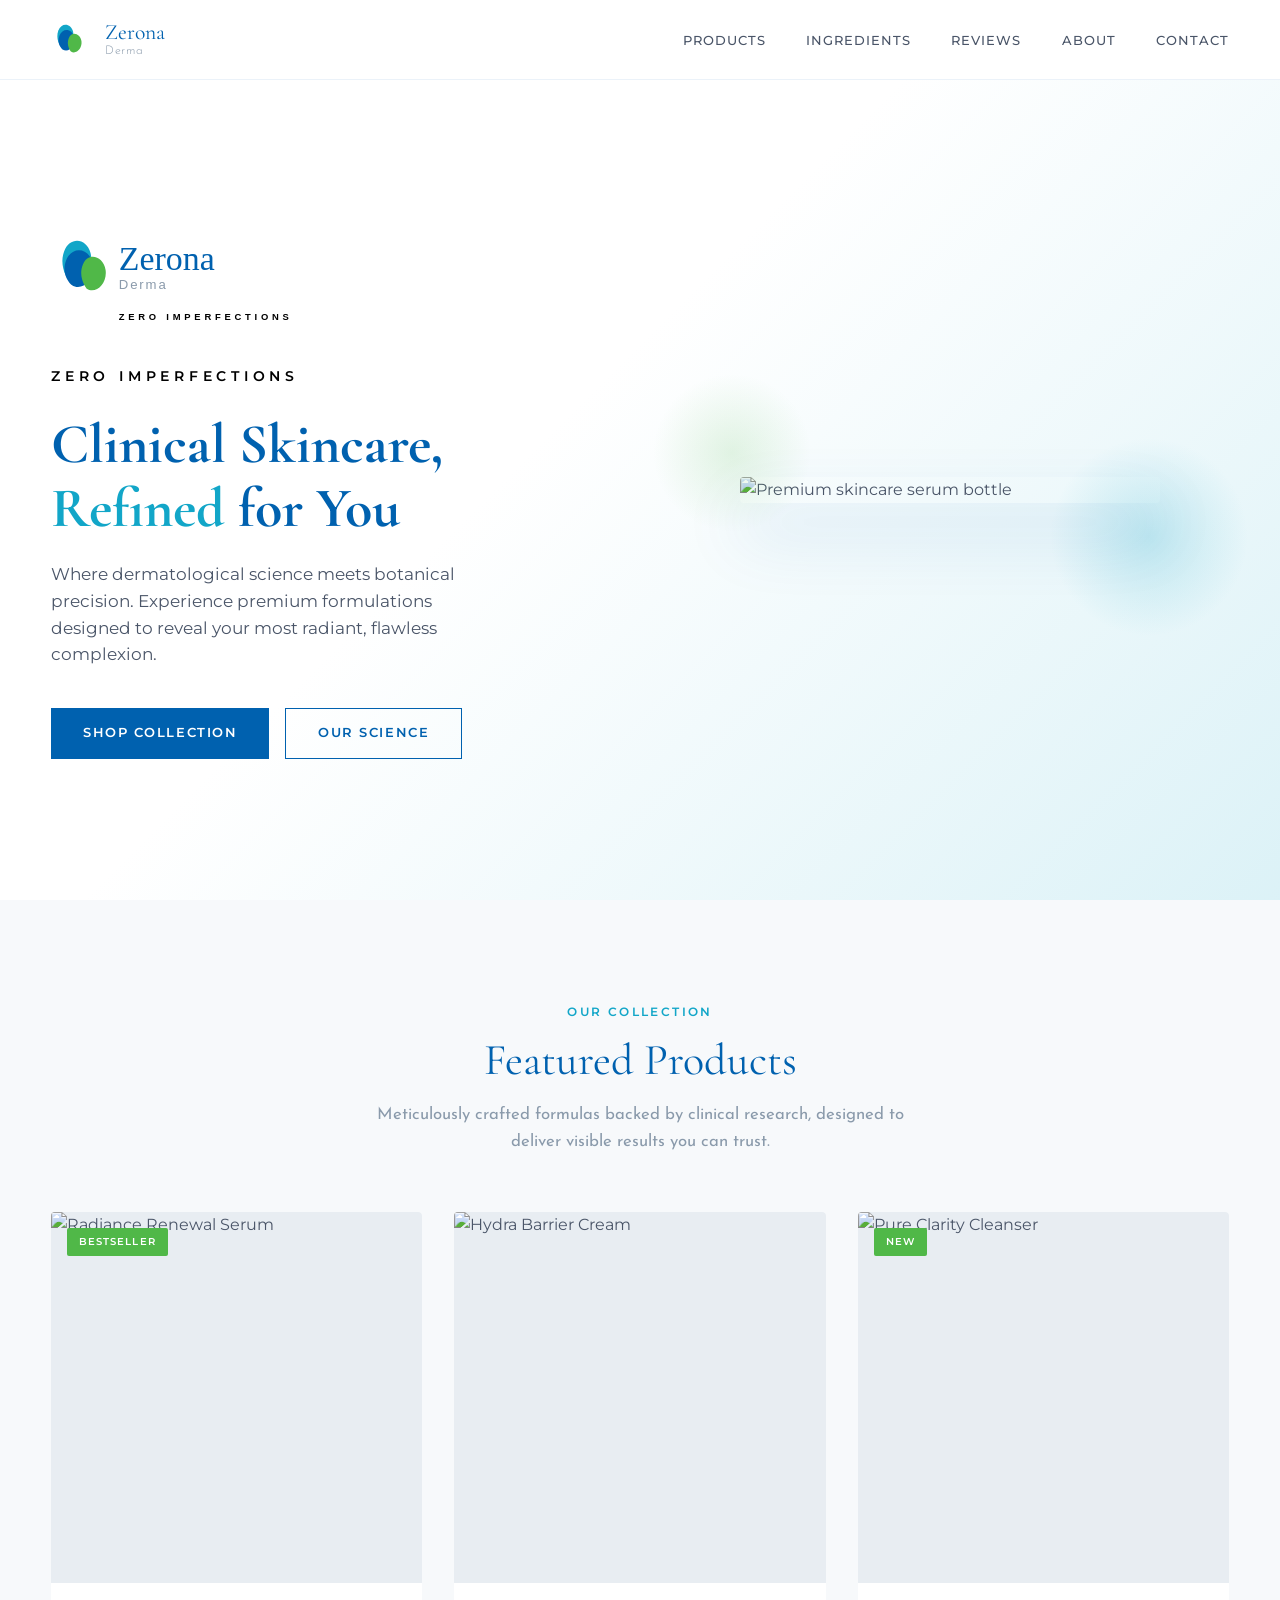
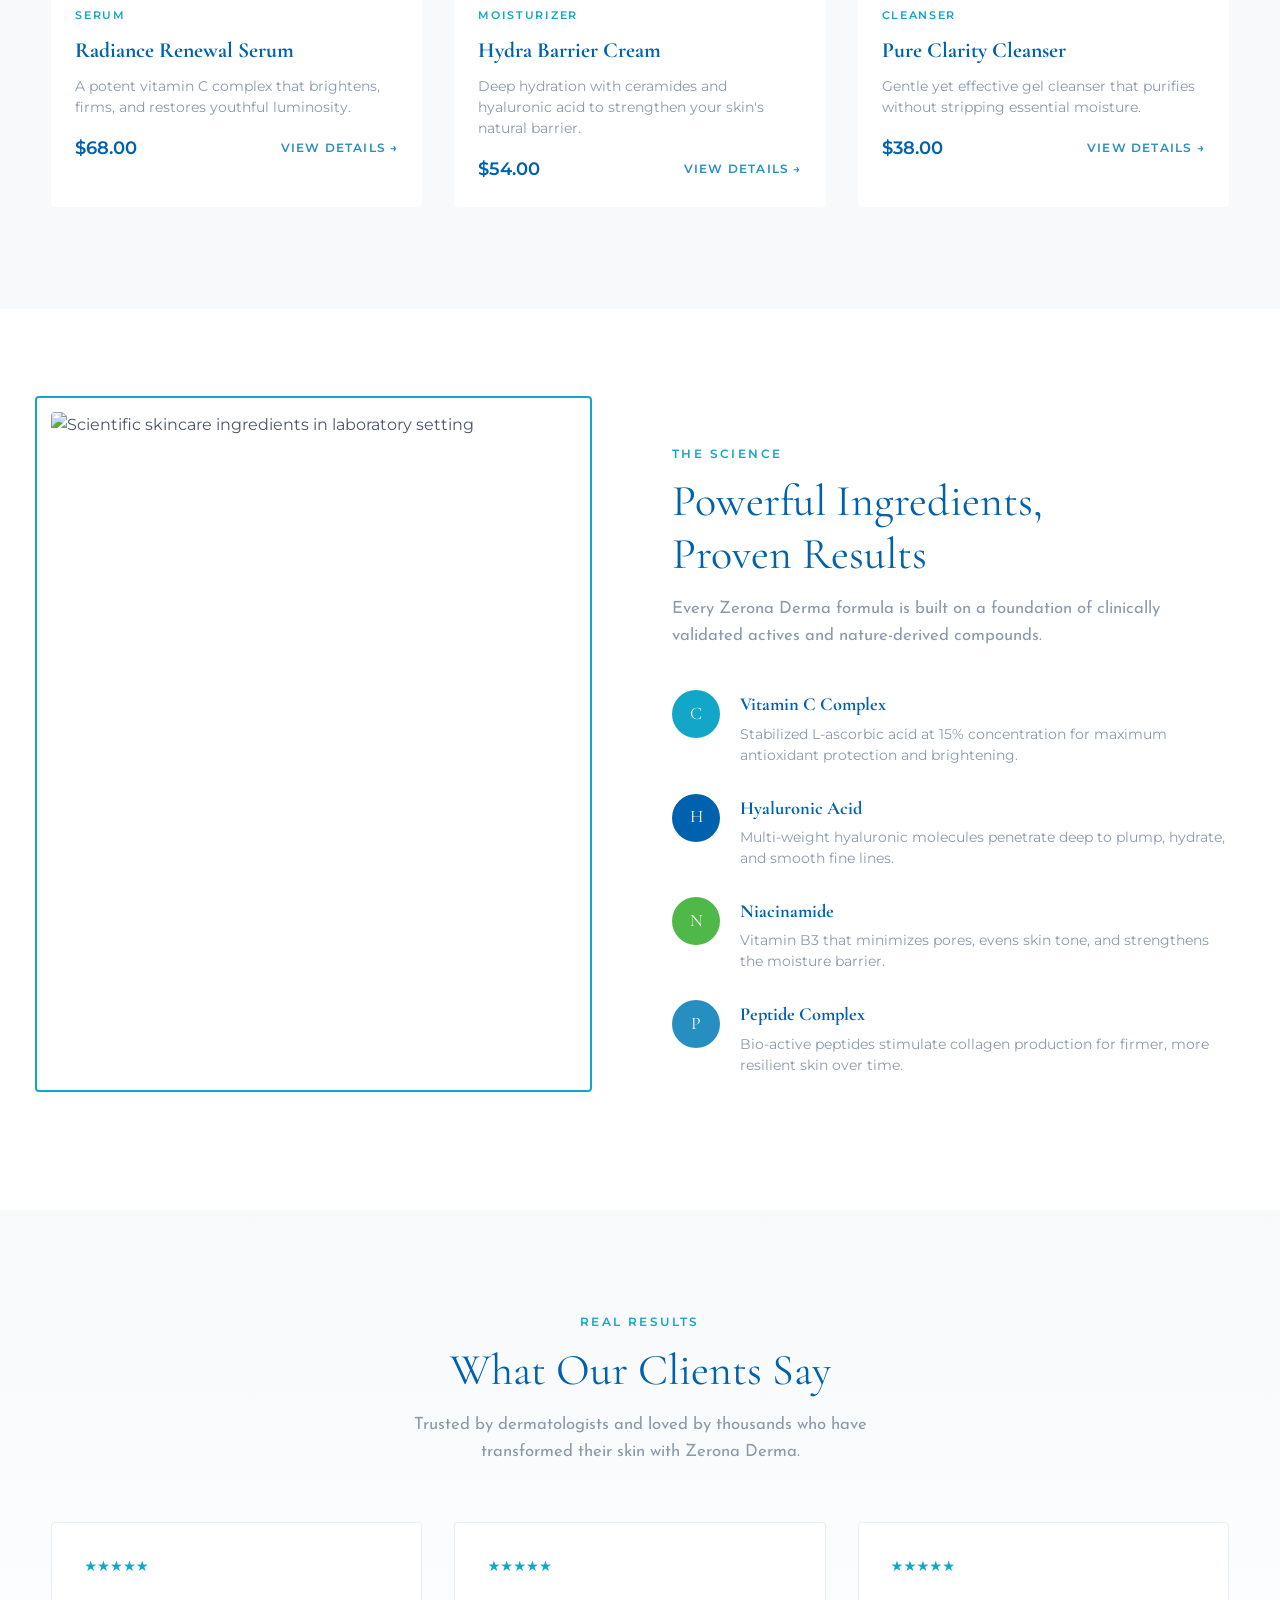
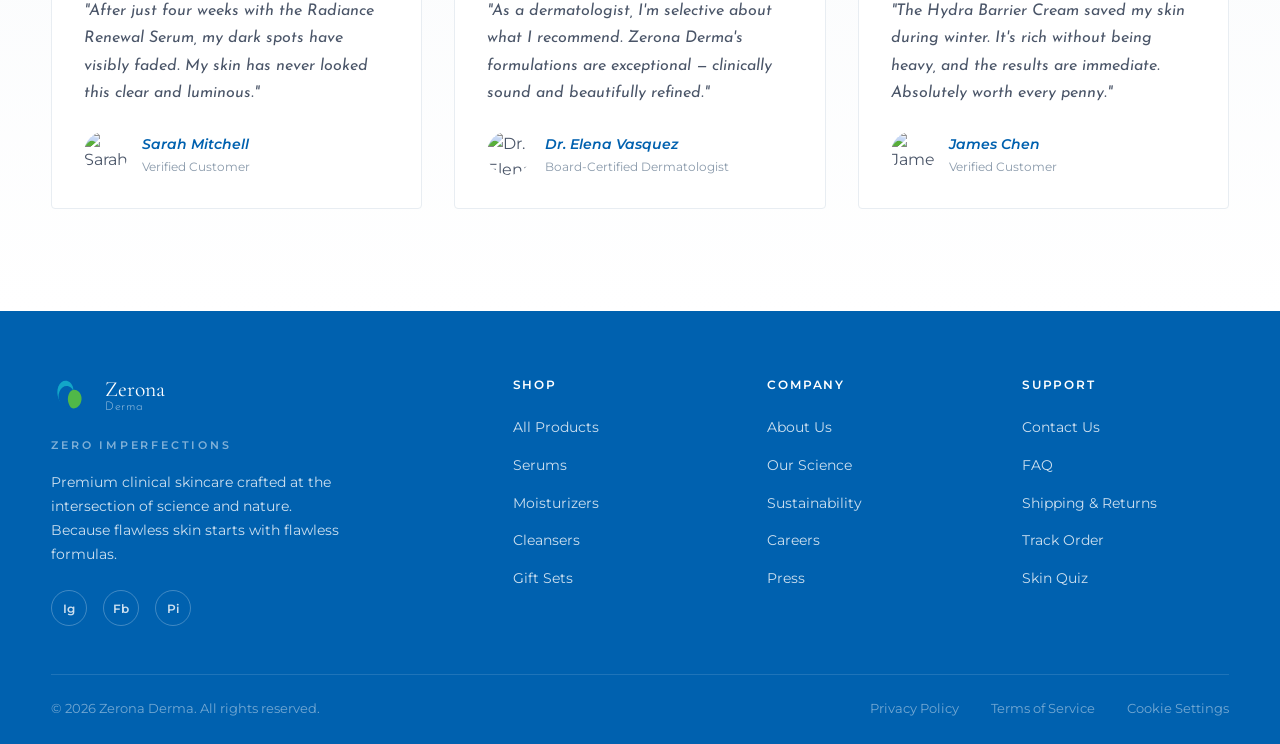
==== index.html @ 057fc1d9 "First commit" ====
<!DOCTYPE html>
<html lang="en">
<head>
  <meta charset="UTF-8">
  <meta name="viewport" content="width=device-width, initial-scale=1.0">
  <meta name="description" content="Zerona Derma — Premium clinical skincare. Zero Imperfections.">
  <title>Zerona Derma | Zero Imperfections</title>

  <link rel="preconnect" href="https://fonts.googleapis.com">
  <link rel="preconnect" href="https://fonts.gstatic.com" crossorigin>
  <link href="https://fonts.googleapis.com/css2?family=Cormorant+Garamond:ital,wght@0,400;0,600;1,400&family=Josefin+Sans:wght@300;400&family=Montserrat:wght@400;500;600;700&display=swap" rel="stylesheet">

  <link rel="icon" type="image/svg+xml" href="assets/logo-icon.svg">
  <link rel="stylesheet" href="css/styles.css">
</head>
<body>

  <!-- Navbar -->
  <header class="navbar">
    <div class="container">
      <a href="#" class="nav-logo">
        <img src="assets/logo-icon.svg" alt="Zerona Derma icon">
        <div class="nav-logo-text">
          <span class="brand-name">Zerona</span>
          <span class="brand-sub">Derma</span>
        </div>
      </a>

      <nav>
        <ul class="nav-links">
          <li><a href="#products">Products</a></li>
          <li><a href="#ingredients">Ingredients</a></li>
          <li><a href="#testimonials">Reviews</a></li>
          <li><a href="#about">About</a></li>
          <li><a href="#contact">Contact</a></li>
        </ul>
      </nav>

      <button class="nav-toggle" aria-label="Toggle navigation">
        <span></span>
        <span></span>
        <span></span>
      </button>
    </div>
  </header>

  <!-- Hero -->
  <section class="hero" id="home">
    <div class="hero-bg">
      <img src="https://images.unsplash.com/photo-1612817288484-6f916006736a?w=1920&q=80" alt="Clinical skincare laboratory background">
      <div class="hero-overlay"></div>
    </div>

    <div class="container">
      <div class="hero-content">
        <img src="assets/logo-with-tagline.svg" alt="Zerona Derma — Zero Imperfections" class="hero-logo">
        <p class="hero-tagline">Zero Imperfections</p>
        <h1 class="hero-title">Clinical Skincare,<br><em>Refined</em> for You</h1>
        <p class="hero-desc">
          Where dermatological science meets botanical precision. Experience premium formulations designed to reveal your most radiant, flawless complexion.
        </p>
        <div class="hero-actions">
          <a href="#products" class="btn btn-primary">Shop Collection</a>
          <a href="#ingredients" class="btn btn-outline">Our Science</a>
        </div>
      </div>

      <div class="hero-visual">
        <div class="hero-accent"></div>
        <div class="hero-accent-2"></div>
        <img src="https://images.unsplash.com/photo-1556228578-0d85b1a4d571?w=800&q=80" alt="Premium skincare serum bottle" class="hero-product">
      </div>
    </div>
  </section>

  <!-- Featured Products -->
  <section class="products" id="products">
    <div class="container">
      <div class="products-header">
        <p class="section-label">Our Collection</p>
        <h2 class="section-title">Featured Products</h2>
        <p class="section-subtitle">
          Meticulously crafted formulas backed by clinical research, designed to deliver visible results you can trust.
        </p>
      </div>

      <div class="products-grid">
        <article class="product-card">
          <div class="product-image">
            <img src="https://images.unsplash.com/photo-1620916564558-054497a0db96?w=600&q=80" alt="Radiance Renewal Serum">
            <span class="product-badge">Bestseller</span>
          </div>
          <div class="product-info">
            <p class="product-category">Serum</p>
            <h3 class="product-name">Radiance Renewal Serum</h3>
            <p class="product-desc">A potent vitamin C complex that brightens, firms, and restores youthful luminosity.</p>
            <div class="product-footer">
              <span class="product-price">$68.00</span>
              <a href="#" class="product-link">View Details →</a>
            </div>
          </div>
        </article>

        <article class="product-card">
          <div class="product-image">
            <img src="https://images.unsplash.com/photo-1608248543803-ba4f8c70ae0b?w=600&q=80" alt="Hydra Barrier Cream">
          </div>
          <div class="product-info">
            <p class="product-category">Moisturizer</p>
            <h3 class="product-name">Hydra Barrier Cream</h3>
            <p class="product-desc">Deep hydration with ceramides and hyaluronic acid to strengthen your skin's natural barrier.</p>
            <div class="product-footer">
              <span class="product-price">$54.00</span>
              <a href="#" class="product-link">View Details →</a>
            </div>
          </div>
        </article>

        <article class="product-card">
          <div class="product-image">
            <img src="https://images.unsplash.com/photo-1570194065650-d99fb4b31112?w=600&q=80" alt="Pure Clarity Cleanser">
            <span class="product-badge">New</span>
          </div>
          <div class="product-info">
            <p class="product-category">Cleanser</p>
            <h3 class="product-name">Pure Clarity Cleanser</h3>
            <p class="product-desc">Gentle yet effective gel cleanser that purifies without stripping essential moisture.</p>
            <div class="product-footer">
              <span class="product-price">$38.00</span>
              <a href="#" class="product-link">View Details →</a>
            </div>
          </div>
        </article>
      </div>
    </div>
  </section>

  <!-- Ingredients -->
  <section class="ingredients" id="ingredients">
    <div class="container">
      <div class="ingredients-layout">
        <div class="ingredients-image">
          <img src="https://images.unsplash.com/photo-1532187863486-abf9db8811de?w=800&q=80" alt="Scientific skincare ingredients in laboratory setting">
        </div>

        <div class="ingredients-content">
          <p class="section-label">The Science</p>
          <h2 class="section-title">Powerful Ingredients,<br>Proven Results</h2>
          <p class="section-subtitle">
            Every Zerona Derma formula is built on a foundation of clinically validated actives and nature-derived compounds.
          </p>

          <ul class="ingredients-list">
            <li class="ingredient-item">
              <div class="ingredient-icon cyan">C</div>
              <div>
                <h3 class="ingredient-name">Vitamin C Complex</h3>
                <p class="ingredient-desc">Stabilized L-ascorbic acid at 15% concentration for maximum antioxidant protection and brightening.</p>
              </div>
            </li>
            <li class="ingredient-item">
              <div class="ingredient-icon blue">H</div>
              <div>
                <h3 class="ingredient-name">Hyaluronic Acid</h3>
                <p class="ingredient-desc">Multi-weight hyaluronic molecules penetrate deep to plump, hydrate, and smooth fine lines.</p>
              </div>
            </li>
            <li class="ingredient-item">
              <div class="ingredient-icon green">N</div>
              <div>
                <h3 class="ingredient-name">Niacinamide</h3>
                <p class="ingredient-desc">Vitamin B3 that minimizes pores, evens skin tone, and strengthens the moisture barrier.</p>
              </div>
            </li>
            <li class="ingredient-item">
              <div class="ingredient-icon medium">P</div>
              <div>
                <h3 class="ingredient-name">Peptide Complex</h3>
                <p class="ingredient-desc">Bio-active peptides stimulate collagen production for firmer, more resilient skin over time.</p>
              </div>
            </li>
          </ul>
        </div>
      </div>
    </div>
  </section>

  <!-- Testimonials -->
  <section class="testimonials" id="testimonials">
    <div class="container">
      <div class="testimonials-header">
        <p class="section-label">Real Results</p>
        <h2 class="section-title">What Our Clients Say</h2>
        <p class="section-subtitle">
          Trusted by dermatologists and loved by thousands who have transformed their skin with Zerona Derma.
        </p>
      </div>

      <div class="testimonials-grid">
        <blockquote class="testimonial-card">
          <div class="testimonial-stars">★★★★★</div>
          <p class="testimonial-quote">
            "After just four weeks with the Radiance Renewal Serum, my dark spots have visibly faded. My skin has never looked this clear and luminous."
          </p>
          <footer class="testimonial-author">
            <img src="https://i.pravatar.cc/88?img=1" alt="Sarah Mitchell" class="testimonial-avatar">
            <div>
              <cite class="testimonial-name">Sarah Mitchell</cite>
              <p class="testimonial-role">Verified Customer</p>
            </div>
          </footer>
        </blockquote>

        <blockquote class="testimonial-card">
          <div class="testimonial-stars">★★★★★</div>
          <p class="testimonial-quote">
            "As a dermatologist, I'm selective about what I recommend. Zerona Derma's formulations are exceptional — clinically sound and beautifully refined."
          </p>
          <footer class="testimonial-author">
            <img src="https://i.pravatar.cc/88?img=5" alt="Dr. Elena Vasquez" class="testimonial-avatar">
            <div>
              <cite class="testimonial-name">Dr. Elena Vasquez</cite>
              <p class="testimonial-role">Board-Certified Dermatologist</p>
            </div>
          </footer>
        </blockquote>

        <blockquote class="testimonial-card">
          <div class="testimonial-stars">★★★★★</div>
          <p class="testimonial-quote">
            "The Hydra Barrier Cream saved my skin during winter. It's rich without being heavy, and the results are immediate. Absolutely worth every penny."
          </p>
          <footer class="testimonial-author">
            <img src="https://i.pravatar.cc/88?img=9" alt="James Chen" class="testimonial-avatar">
            <div>
              <cite class="testimonial-name">James Chen</cite>
              <p class="testimonial-role">Verified Customer</p>
            </div>
          </footer>
        </blockquote>
      </div>
    </div>
  </section>

  <!-- Footer -->
  <footer class="footer" id="contact">
    <div class="container">
      <div class="footer-grid">
        <div class="footer-brand">
          <a href="#" class="nav-logo">
            <img src="assets/logo-icon.svg" alt="Zerona Derma icon">
            <div class="nav-logo-text">
              <span class="brand-name">Zerona</span>
              <span class="brand-sub">Derma</span>
            </div>
          </a>
          <p class="footer-tagline">Zero Imperfections</p>
          <p class="footer-desc">
            Premium clinical skincare crafted at the intersection of science and nature. Because flawless skin starts with flawless formulas.
          </p>
          <div class="footer-social">
            <a href="#" aria-label="Instagram">Ig</a>
            <a href="#" aria-label="Facebook">Fb</a>
            <a href="#" aria-label="Pinterest">Pi</a>
          </div>
        </div>

        <div>
          <h4 class="footer-heading">Shop</h4>
          <ul class="footer-links">
            <li><a href="#">All Products</a></li>
            <li><a href="#">Serums</a></li>
            <li><a href="#">Moisturizers</a></li>
            <li><a href="#">Cleansers</a></li>
            <li><a href="#">Gift Sets</a></li>
          </ul>
        </div>

        <div>
          <h4 class="footer-heading">Company</h4>
          <ul class="footer-links">
            <li><a href="#" id="about">About Us</a></li>
            <li><a href="#">Our Science</a></li>
            <li><a href="#">Sustainability</a></li>
            <li><a href="#">Careers</a></li>
            <li><a href="#">Press</a></li>
          </ul>
        </div>

        <div>
          <h4 class="footer-heading">Support</h4>
          <ul class="footer-links">
            <li><a href="#">Contact Us</a></li>
            <li><a href="#">FAQ</a></li>
            <li><a href="#">Shipping & Returns</a></li>
            <li><a href="#">Track Order</a></li>
            <li><a href="#">Skin Quiz</a></li>
          </ul>
        </div>
      </div>

      <div class="footer-bottom">
        <p>&copy; 2026 Zerona Derma. All rights reserved.</p>
        <div class="footer-bottom-links">
          <a href="#">Privacy Policy</a>
          <a href="#">Terms of Service</a>
          <a href="#">Cookie Settings</a>
        </div>
      </div>
    </div>
  </footer>

  <script src="js/main.js"></script>
</body>
</html>
---- css/styles.css ----
/* =============================================
   Zerona Derma — Brand Styles
   ============================================= */

@font-face {
  font-family: "Mintage";
  src: url("../fonts/Mintage-Regular.woff2") format("woff2"),
       url("../fonts/Mintage-Regular.woff") format("woff");
  font-weight: 400;
  font-style: normal;
  font-display: swap;
}

@font-face {
  font-family: "Melissa";
  src: url("../fonts/Melissa-Regular.woff2") format("woff2"),
       url("../fonts/Melissa-Regular.woff") format("woff");
  font-weight: 400;
  font-style: normal;
  font-display: swap;
}

:root {
  --cyan: #12a6c8;
  --dark-blue: #0061af;
  --medium-blue: #278ec1;
  --green: #50b848;
  --white: #ffffff;
  --black: #000000;
  --gray-100: #f7f9fb;
  --gray-200: #e8edf2;
  --gray-400: #8a9aab;
  --gray-600: #4a5568;

  --font-heading: "Mintage", "Cormorant Garamond", "Playfair Display", Georgia, serif;
  --font-sub: "Melissa", "Josefin Sans", "Montserrat", sans-serif;
  --font-body: "Montserrat", system-ui, sans-serif;

  --nav-height: 80px;
  --section-padding: clamp(4rem, 8vw, 7rem);
  --container: min(1200px, 92vw);
  --transition: 0.3s ease;
}

*,
*::before,
*::after {
  box-sizing: border-box;
  margin: 0;
  padding: 0;
}

html {
  scroll-behavior: smooth;
}

body {
  font-family: var(--font-body);
  font-size: 16px;
  line-height: 1.6;
  color: var(--gray-600);
  background: var(--white);
  -webkit-font-smoothing: antialiased;
}

img {
  max-width: 100%;
  height: auto;
  display: block;
}

a {
  color: inherit;
  text-decoration: none;
}

ul {
  list-style: none;
}

.container {
  width: var(--container);
  margin-inline: auto;
}

.section-label {
  font-family: var(--font-body);
  font-size: 0.75rem;
  font-weight: 600;
  letter-spacing: 0.2em;
  text-transform: uppercase;
  color: var(--cyan);
  margin-bottom: 0.75rem;
}

.section-title {
  font-family: var(--font-heading);
  font-size: clamp(2rem, 4vw, 2.75rem);
  font-weight: 400;
  color: var(--dark-blue);
  line-height: 1.2;
  margin-bottom: 1rem;
}

.section-subtitle {
  font-family: var(--font-sub);
  font-size: 1.05rem;
  color: var(--gray-400);
  max-width: 540px;
}

.btn {
  display: inline-flex;
  align-items: center;
  justify-content: center;
  gap: 0.5rem;
  padding: 0.875rem 2rem;
  font-family: var(--font-body);
  font-size: 0.8rem;
  font-weight: 600;
  letter-spacing: 0.12em;
  text-transform: uppercase;
  border: none;
  cursor: pointer;
  transition: background var(--transition), color var(--transition), transform var(--transition);
}

.btn-primary {
  background: var(--dark-blue);
  color: var(--white);
}

.btn-primary:hover {
  background: var(--medium-blue);
  transform: translateY(-2px);
}

.btn-outline {
  background: transparent;
  color: var(--dark-blue);
  border: 1.5px solid var(--dark-blue);
}

.btn-outline:hover {
  background: var(--dark-blue);
  color: var(--white);
}

/* =============================================
   Navbar
   ============================================= */

.navbar {
  position: fixed;
  top: 0;
  left: 0;
  right: 0;
  z-index: 1000;
  height: var(--nav-height);
  background: rgba(255, 255, 255, 0.95);
  backdrop-filter: blur(12px);
  border-bottom: 1px solid rgba(0, 97, 175, 0.08);
  transition: box-shadow var(--transition);
}

.navbar.scrolled {
  box-shadow: 0 4px 24px rgba(0, 97, 175, 0.08);
}

.navbar .container {
  display: flex;
  align-items: center;
  justify-content: space-between;
  height: 100%;
}

.nav-logo {
  display: flex;
  align-items: center;
  gap: 0.75rem;
}

.nav-logo img {
  width: 42px;
  height: 42px;
}

.nav-logo-text {
  display: flex;
  flex-direction: column;
  line-height: 1.1;
}

.nav-logo-text .brand-name {
  font-family: var(--font-heading);
  font-size: 1.35rem;
  color: var(--dark-blue);
}

.nav-logo-text .brand-sub {
  font-family: var(--font-sub);
  font-size: 0.75rem;
  font-weight: 300;
  color: var(--gray-400);
  letter-spacing: 0.05em;
}

.nav-links {
  display: flex;
  align-items: center;
  gap: 2.5rem;
}

.nav-links a {
  font-size: 0.8rem;
  font-weight: 500;
  letter-spacing: 0.08em;
  text-transform: uppercase;
  color: var(--gray-600);
  transition: color var(--transition);
  position: relative;
}

.nav-links a::after {
  content: "";
  position: absolute;
  bottom: -4px;
  left: 0;
  width: 0;
  height: 2px;
  background: var(--cyan);
  transition: width var(--transition);
}

.nav-links a:hover {
  color: var(--dark-blue);
}

.nav-links a:hover::after {
  width: 100%;
}

.nav-toggle {
  display: none;
  flex-direction: column;
  gap: 5px;
  background: none;
  border: none;
  cursor: pointer;
  padding: 4px;
}

.nav-toggle span {
  display: block;
  width: 24px;
  height: 2px;
  background: var(--dark-blue);
  transition: transform var(--transition), opacity var(--transition);
}

.nav-toggle.active span:nth-child(1) {
  transform: translateY(7px) rotate(45deg);
}

.nav-toggle.active span:nth-child(2) {
  opacity: 0;
}

.nav-toggle.active span:nth-child(3) {
  transform: translateY(-7px) rotate(-45deg);
}

/* =============================================
   Hero
   ============================================= */

.hero {
  position: relative;
  min-height: 100vh;
  display: flex;
  align-items: center;
  padding-top: var(--nav-height);
  overflow: hidden;
}

.hero-bg {
  position: absolute;
  inset: 0;
  z-index: 0;
}

.hero-bg img {
  width: 100%;
  height: 100%;
  object-fit: cover;
}

.hero-overlay {
  position: absolute;
  inset: 0;
  background: linear-gradient(
    135deg,
    rgba(255, 255, 255, 0.92) 0%,
    rgba(255, 255, 255, 0.75) 45%,
    rgba(18, 166, 200, 0.15) 100%
  );
}

.hero .container {
  position: relative;
  z-index: 1;
  display: grid;
  grid-template-columns: 1fr 1fr;
  gap: 4rem;
  align-items: center;
  padding-block: 4rem;
}

.hero-content {
  max-width: 560px;
}

.hero-logo {
  width: min(320px, 80%);
  margin-bottom: 2rem;
}

.hero-tagline {
  font-family: var(--font-body);
  font-size: 0.85rem;
  font-weight: 600;
  letter-spacing: 0.35em;
  text-transform: uppercase;
  color: var(--black);
  margin-bottom: 1.5rem;
}

.hero-title {
  font-family: var(--font-heading);
  font-size: clamp(2.5rem, 5vw, 3.5rem);
  color: var(--dark-blue);
  line-height: 1.15;
  margin-bottom: 1.25rem;
}

.hero-title em {
  font-style: normal;
  color: var(--cyan);
}

.hero-desc {
  font-size: 1.05rem;
  color: var(--gray-600);
  margin-bottom: 2.5rem;
  max-width: 440px;
}

.hero-actions {
  display: flex;
  flex-wrap: wrap;
  gap: 1rem;
}

.hero-visual {
  position: relative;
  display: flex;
  justify-content: center;
}

.hero-product {
  width: min(420px, 100%);
  border-radius: 4px;
  box-shadow: 0 32px 64px rgba(0, 97, 175, 0.15);
}

.hero-accent {
  position: absolute;
  width: 200px;
  height: 200px;
  border-radius: 50%;
  background: radial-gradient(circle, rgba(18, 166, 200, 0.2) 0%, transparent 70%);
  top: -40px;
  right: -20px;
  pointer-events: none;
}

.hero-accent-2 {
  position: absolute;
  width: 160px;
  height: 160px;
  border-radius: 50%;
  background: radial-gradient(circle, rgba(80, 184, 72, 0.15) 0%, transparent 70%);
  bottom: -30px;
  left: -20px;
  pointer-events: none;
}

/* =============================================
   Featured Products
   ============================================= */

.products {
  padding: var(--section-padding) 0;
  background: var(--gray-100);
}

.products-header {
  text-align: center;
  margin-bottom: 3.5rem;
}

.products-header .section-subtitle {
  margin-inline: auto;
}

.products-grid {
  display: grid;
  grid-template-columns: repeat(3, 1fr);
  gap: 2rem;
}

.product-card {
  background: var(--white);
  border-radius: 4px;
  overflow: hidden;
  transition: transform var(--transition), box-shadow var(--transition);
}

.product-card:hover {
  transform: translateY(-6px);
  box-shadow: 0 20px 48px rgba(0, 97, 175, 0.12);
}

.product-image {
  position: relative;
  aspect-ratio: 1;
  overflow: hidden;
  background: var(--gray-200);
}

.product-image img {
  width: 100%;
  height: 100%;
  object-fit: cover;
  transition: transform 0.5s ease;
}

.product-card:hover .product-image img {
  transform: scale(1.05);
}

.product-badge {
  position: absolute;
  top: 1rem;
  left: 1rem;
  background: var(--green);
  color: var(--white);
  font-size: 0.65rem;
  font-weight: 600;
  letter-spacing: 0.1em;
  text-transform: uppercase;
  padding: 0.35rem 0.75rem;
  border-radius: 2px;
}

.product-info {
  padding: 1.5rem;
}

.product-category {
  font-size: 0.7rem;
  font-weight: 600;
  letter-spacing: 0.15em;
  text-transform: uppercase;
  color: var(--cyan);
  margin-bottom: 0.5rem;
}

.product-name {
  font-family: var(--font-heading);
  font-size: 1.35rem;
  color: var(--dark-blue);
  margin-bottom: 0.5rem;
}

.product-desc {
  font-size: 0.875rem;
  color: var(--gray-400);
  margin-bottom: 1rem;
  line-height: 1.5;
}

.product-footer {
  display: flex;
  align-items: center;
  justify-content: space-between;
}

.product-price {
  font-family: var(--font-body);
  font-size: 1.1rem;
  font-weight: 600;
  color: var(--dark-blue);
}

.product-link {
  font-size: 0.75rem;
  font-weight: 600;
  letter-spacing: 0.1em;
  text-transform: uppercase;
  color: var(--medium-blue);
  transition: color var(--transition);
}

.product-link:hover {
  color: var(--cyan);
}

/* =============================================
   Ingredients
   ============================================= */

.ingredients {
  padding: var(--section-padding) 0;
}

.ingredients-layout {
  display: grid;
  grid-template-columns: 1fr 1fr;
  gap: 4rem;
  align-items: center;
}

.ingredients-image {
  position: relative;
}

.ingredients-image img {
  width: 100%;
  aspect-ratio: 4/5;
  object-fit: cover;
  border-radius: 4px;
}

.ingredients-image::before {
  content: "";
  position: absolute;
  top: -16px;
  left: -16px;
  width: 100%;
  height: 100%;
  border: 2px solid var(--cyan);
  border-radius: 4px;
  z-index: -1;
}

.ingredients-list {
  display: flex;
  flex-direction: column;
  gap: 1.75rem;
  margin-top: 2.5rem;
}

.ingredient-item {
  display: flex;
  gap: 1.25rem;
  align-items: flex-start;
}

.ingredient-icon {
  flex-shrink: 0;
  width: 48px;
  height: 48px;
  border-radius: 50%;
  display: flex;
  align-items: center;
  justify-content: center;
  font-family: var(--font-heading);
  font-size: 1.1rem;
  color: var(--white);
}

.ingredient-icon.cyan { background: var(--cyan); }
.ingredient-icon.blue { background: var(--dark-blue); }
.ingredient-icon.green { background: var(--green); }
.ingredient-icon.medium { background: var(--medium-blue); }

.ingredient-name {
  font-family: var(--font-heading);
  font-size: 1.15rem;
  color: var(--dark-blue);
  margin-bottom: 0.25rem;
}

.ingredient-desc {
  font-size: 0.875rem;
  color: var(--gray-400);
  line-height: 1.5;
}

/* =============================================
   Testimonials
   ============================================= */

.testimonials {
  padding: var(--section-padding) 0;
  background: linear-gradient(180deg, var(--gray-100) 0%, var(--white) 100%);
}

.testimonials-header {
  text-align: center;
  margin-bottom: 3.5rem;
}

.testimonials-header .section-subtitle {
  margin-inline: auto;
}

.testimonials-grid {
  display: grid;
  grid-template-columns: repeat(3, 1fr);
  gap: 2rem;
}

.testimonial-card {
  background: var(--white);
  padding: 2rem;
  border-radius: 4px;
  border: 1px solid var(--gray-200);
  transition: border-color var(--transition), box-shadow var(--transition);
}

.testimonial-card:hover {
  border-color: rgba(18, 166, 200, 0.3);
  box-shadow: 0 12px 32px rgba(0, 97, 175, 0.08);
}

.testimonial-stars {
  display: flex;
  gap: 4px;
  margin-bottom: 1.25rem;
  color: var(--cyan);
  font-size: 0.9rem;
}

.testimonial-quote {
  font-family: var(--font-sub);
  font-size: 1rem;
  font-style: italic;
  color: var(--gray-600);
  line-height: 1.7;
  margin-bottom: 1.5rem;
}

.testimonial-author {
  display: flex;
  align-items: center;
  gap: 0.875rem;
}

.testimonial-avatar {
  width: 44px;
  height: 44px;
  border-radius: 50%;
  object-fit: cover;
}

.testimonial-name {
  font-family: var(--font-body);
  font-size: 0.875rem;
  font-weight: 600;
  color: var(--dark-blue);
}

.testimonial-role {
  font-size: 0.75rem;
  color: var(--gray-400);
}

/* =============================================
   Footer
   ============================================= */

.footer {
  background: var(--dark-blue);
  color: rgba(255, 255, 255, 0.8);
  padding: 4rem 0 0;
}

.footer-grid {
  display: grid;
  grid-template-columns: 2fr 1fr 1fr 1fr;
  gap: 3rem;
  padding-bottom: 3rem;
  border-bottom: 1px solid rgba(255, 255, 255, 0.12);
}

.footer-brand .nav-logo {
  margin-bottom: 1.25rem;
}

.footer-brand .nav-logo-text .brand-name {
  color: var(--white);
}

.footer-brand .nav-logo-text .brand-sub {
  color: rgba(255, 255, 255, 0.6);
}

.footer-tagline {
  font-size: 0.7rem;
  font-weight: 600;
  letter-spacing: 0.25em;
  text-transform: uppercase;
  color: rgba(255, 255, 255, 0.5);
  margin-bottom: 1rem;
}

.footer-desc {
  font-size: 0.875rem;
  line-height: 1.7;
  max-width: 300px;
}

.footer-heading {
  font-family: var(--font-body);
  font-size: 0.75rem;
  font-weight: 600;
  letter-spacing: 0.15em;
  text-transform: uppercase;
  color: var(--white);
  margin-bottom: 1.25rem;
}

.footer-links {
  display: flex;
  flex-direction: column;
  gap: 0.75rem;
}

.footer-links a {
  font-size: 0.875rem;
  transition: color var(--transition);
}

.footer-links a:hover {
  color: var(--cyan);
}

.footer-social {
  display: flex;
  gap: 1rem;
  margin-top: 1.5rem;
}

.footer-social a {
  width: 36px;
  height: 36px;
  border-radius: 50%;
  border: 1px solid rgba(255, 255, 255, 0.25);
  display: flex;
  align-items: center;
  justify-content: center;
  font-size: 0.75rem;
  font-weight: 600;
  transition: background var(--transition), border-color var(--transition);
}

.footer-social a:hover {
  background: var(--cyan);
  border-color: var(--cyan);
}

.footer-bottom {
  display: flex;
  align-items: center;
  justify-content: space-between;
  padding: 1.5rem 0;
  font-size: 0.8rem;
  color: rgba(255, 255, 255, 0.45);
}

.footer-bottom-links {
  display: flex;
  gap: 2rem;
}

.footer-bottom-links a:hover {
  color: var(--white);
}

/* =============================================
   Responsive
   ============================================= */

@media (max-width: 992px) {
  .hero .container {
    grid-template-columns: 1fr;
    text-align: center;
  }

  .hero-content {
    max-width: 100%;
    margin-inline: auto;
  }

  .hero-logo {
    margin-inline: auto;
  }

  .hero-desc {
    margin-inline: auto;
  }

  .hero-actions {
    justify-content: center;
  }

  .hero-visual {
    order: -1;
  }

  .products-grid,
  .testimonials-grid {
    grid-template-columns: repeat(2, 1fr);
  }

  .ingredients-layout {
    grid-template-columns: 1fr;
    gap: 3rem;
  }

  .footer-grid {
    grid-template-columns: 1fr 1fr;
  }
}

@media (max-width: 768px) {
  .nav-toggle {
    display: flex;
  }

  .nav-links {
    position: fixed;
    top: var(--nav-height);
    left: 0;
    right: 0;
    background: var(--white);
    flex-direction: column;
    padding: 2rem;
    gap: 1.5rem;
    border-bottom: 1px solid var(--gray-200);
    transform: translateY(-120%);
    opacity: 0;
    transition: transform var(--transition), opacity var(--transition);
    pointer-events: none;
  }

  .nav-links.open {
    transform: translateY(0);
    opacity: 1;
    pointer-events: auto;
  }

  .products-grid,
  .testimonials-grid {
    grid-template-columns: 1fr;
  }

  .footer-grid {
    grid-template-columns: 1fr;
    gap: 2rem;
  }

  .footer-bottom {
    flex-direction: column;
    gap: 1rem;
    text-align: center;
  }
}
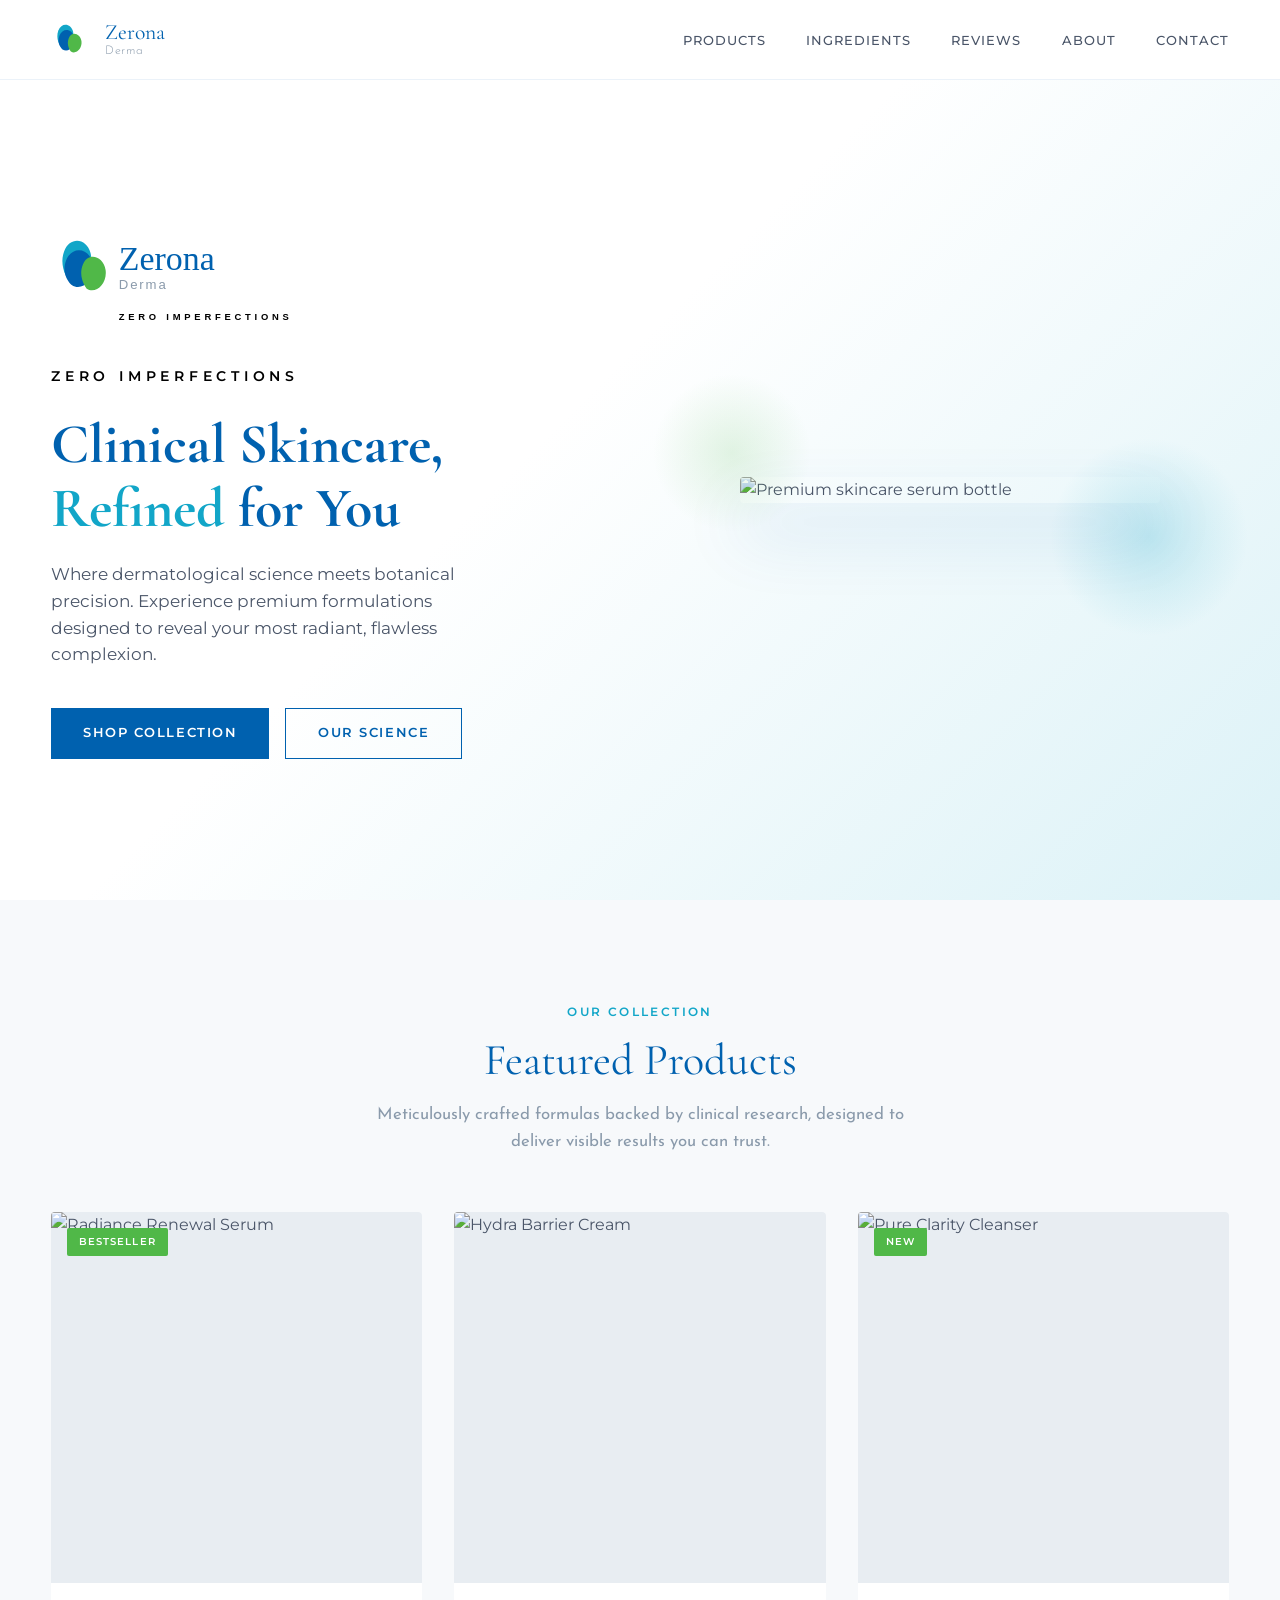
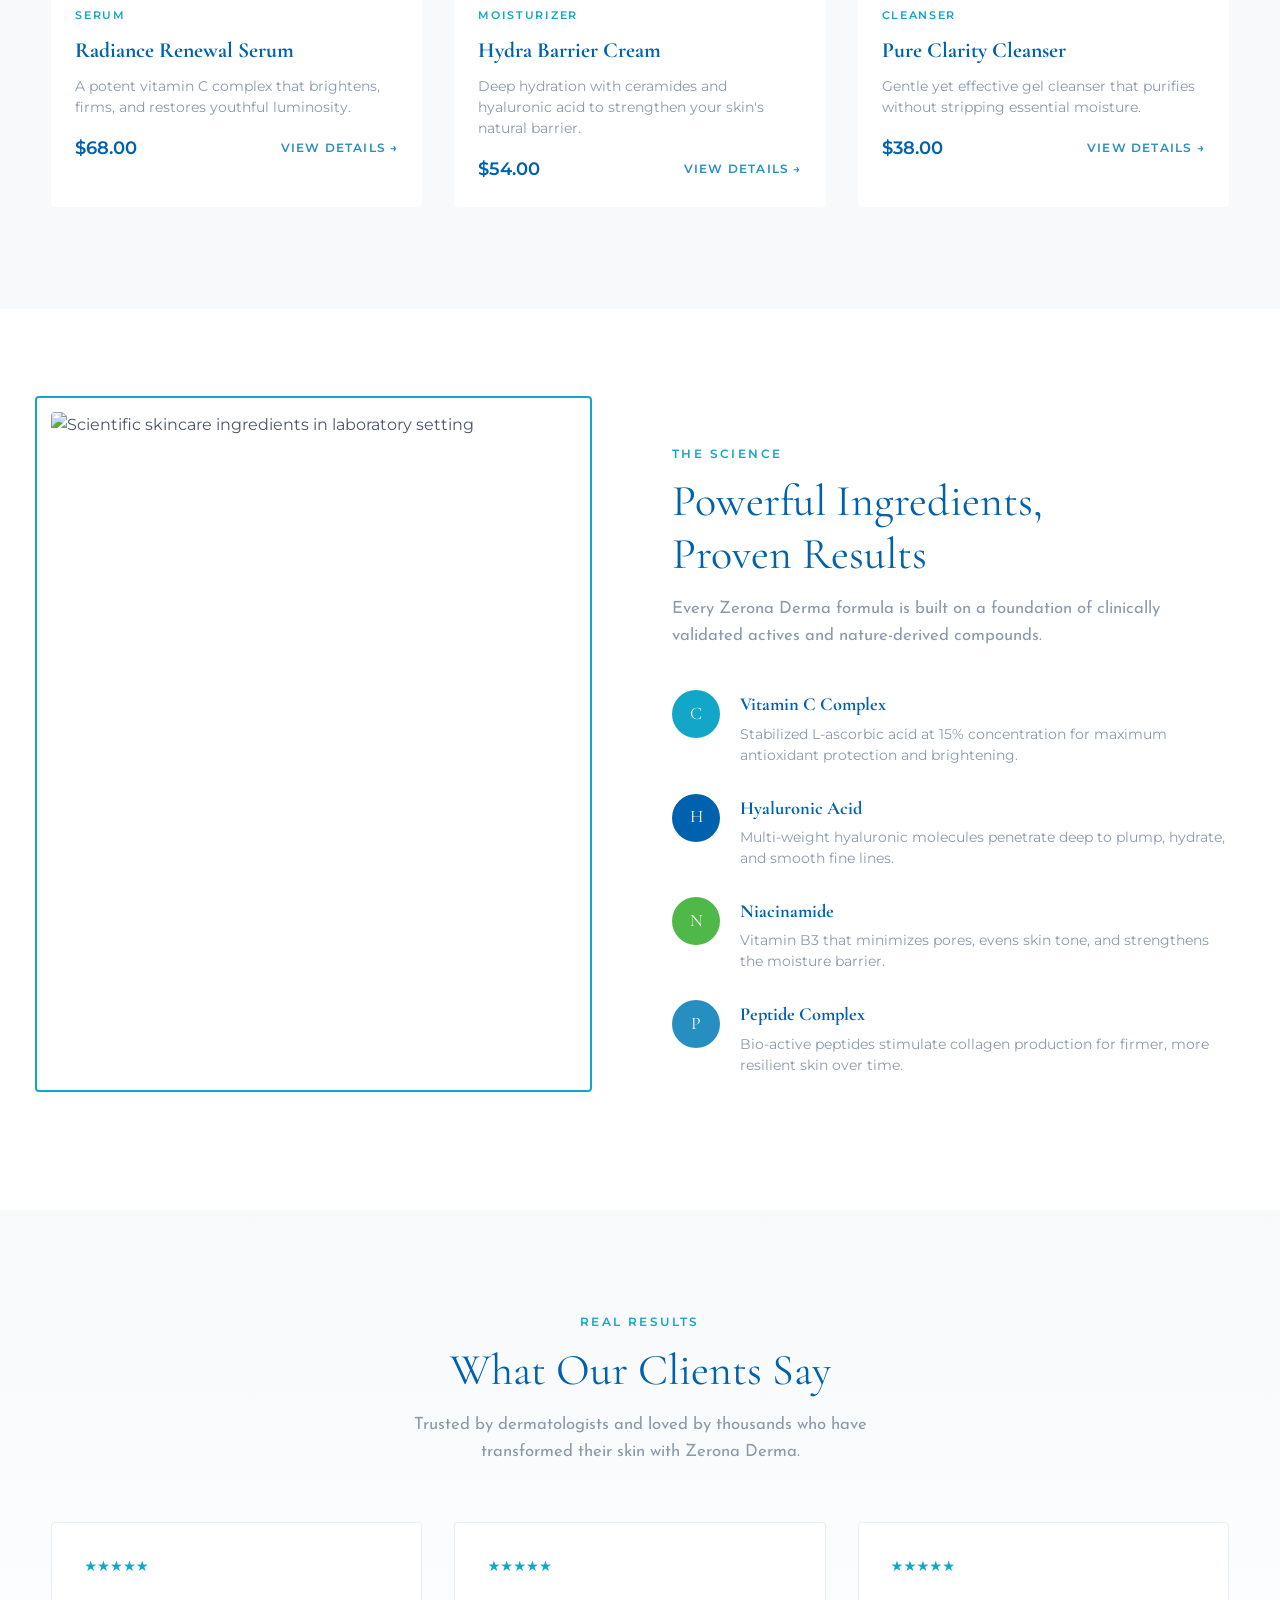
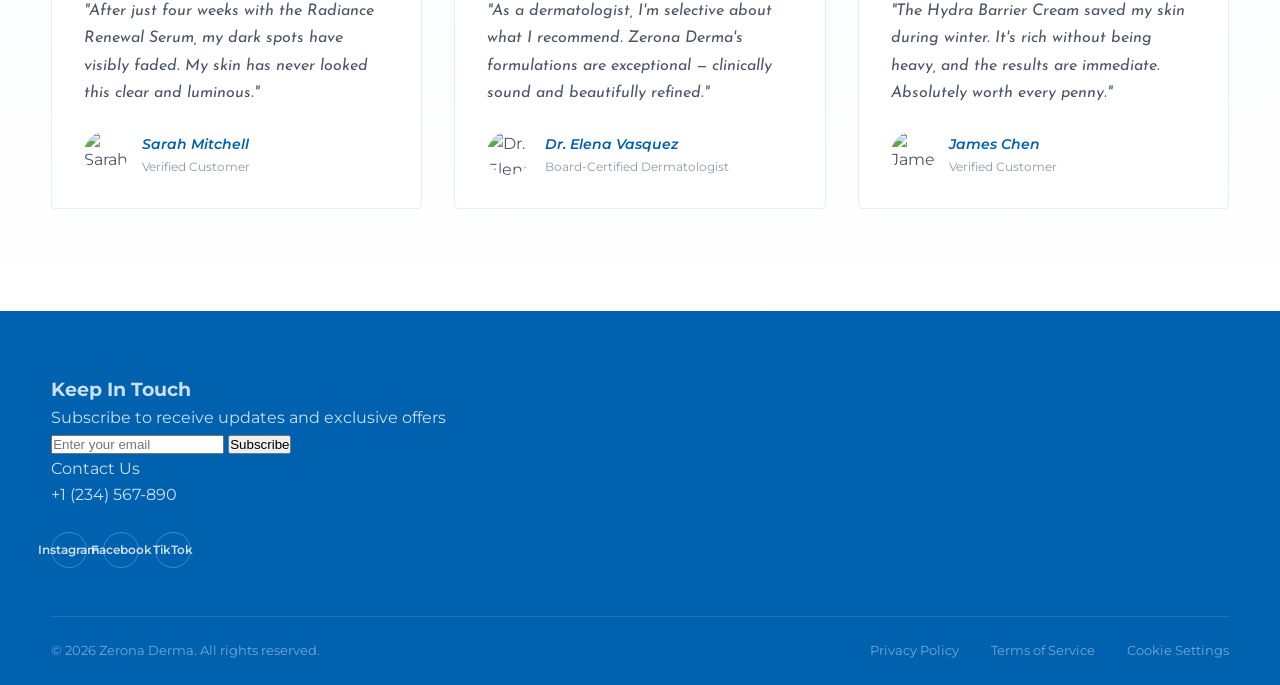
==== commit cc713d0a: "Footer change to email subscription" ====
--- a/index.html
+++ b/index.html
@@ -246,56 +246,26 @@
   <footer class="footer" id="contact">
     <div class="container">
       <div class="footer-grid">
-        <div class="footer-brand">
-          <a href="#" class="nav-logo">
-            <img src="assets/logo-icon.svg" alt="Zerona Derma icon">
-            <div class="nav-logo-text">
-              <span class="brand-name">Zerona</span>
-              <span class="brand-sub">Derma</span>
-            </div>
-          </a>
-          <p class="footer-tagline">Zero Imperfections</p>
-          <p class="footer-desc">
-            Premium clinical skincare crafted at the intersection of science and nature. Because flawless skin starts with flawless formulas.
-          </p>
+        <div class="footer-subscription">
+          <h3 class="footer-subscription-title">Keep In Touch</h3>
+          <p class="footer-subscription-desc">Subscribe to receive updates and exclusive offers</p>
+          <form class="subscription-form" onsubmit="event.preventDefault(); alert('Thank you for subscribing!');">
+            <div class="subscription-input-group">
+              <input type="email" placeholder="Enter your email" required class="subscription-input">
+              <button type="submit" class="subscription-button">Subscribe</button>
+            </div>
+          </form>
+          
+          <div class="footer-contact">
+            <p class="footer-contact-label">Contact Us</p>
+            <a href="tel:+1234567890" class="footer-phone">+1 (234) 567-890</a>
+          </div>
+
           <div class="footer-social">
-            <a href="#" aria-label="Instagram">Ig</a>
-            <a href="#" aria-label="Facebook">Fb</a>
-            <a href="#" aria-label="Pinterest">Pi</a>
-          </div>
-        </div>
-
-        <div>
-          <h4 class="footer-heading">Shop</h4>
-          <ul class="footer-links">
-            <li><a href="#">All Products</a></li>
-            <li><a href="#">Serums</a></li>
-            <li><a href="#">Moisturizers</a></li>
-            <li><a href="#">Cleansers</a></li>
-            <li><a href="#">Gift Sets</a></li>
-          </ul>
-        </div>
-
-        <div>
-          <h4 class="footer-heading">Company</h4>
-          <ul class="footer-links">
-            <li><a href="#" id="about">About Us</a></li>
-            <li><a href="#">Our Science</a></li>
-            <li><a href="#">Sustainability</a></li>
-            <li><a href="#">Careers</a></li>
-            <li><a href="#">Press</a></li>
-          </ul>
-        </div>
-
-        <div>
-          <h4 class="footer-heading">Support</h4>
-          <ul class="footer-links">
-            <li><a href="#">Contact Us</a></li>
-            <li><a href="#">FAQ</a></li>
-            <li><a href="#">Shipping & Returns</a></li>
-            <li><a href="#">Track Order</a></li>
-            <li><a href="#">Skin Quiz</a></li>
-          </ul>
+            <a href="https://instagram.com/zeronaderm" target="_blank" rel="noopener noreferrer" aria-label="Instagram">Instagram</a>
+            <a href="https://facebook.com/zeronaderm" target="_blank" rel="noopener noreferrer" aria-label="Facebook">Facebook</a>
+            <a href="https://tiktok.com/@zeronaderm" target="_blank" rel="noopener noreferrer" aria-label="TikTok">TikTok</a>
+          </div>
         </div>
       </div>
 
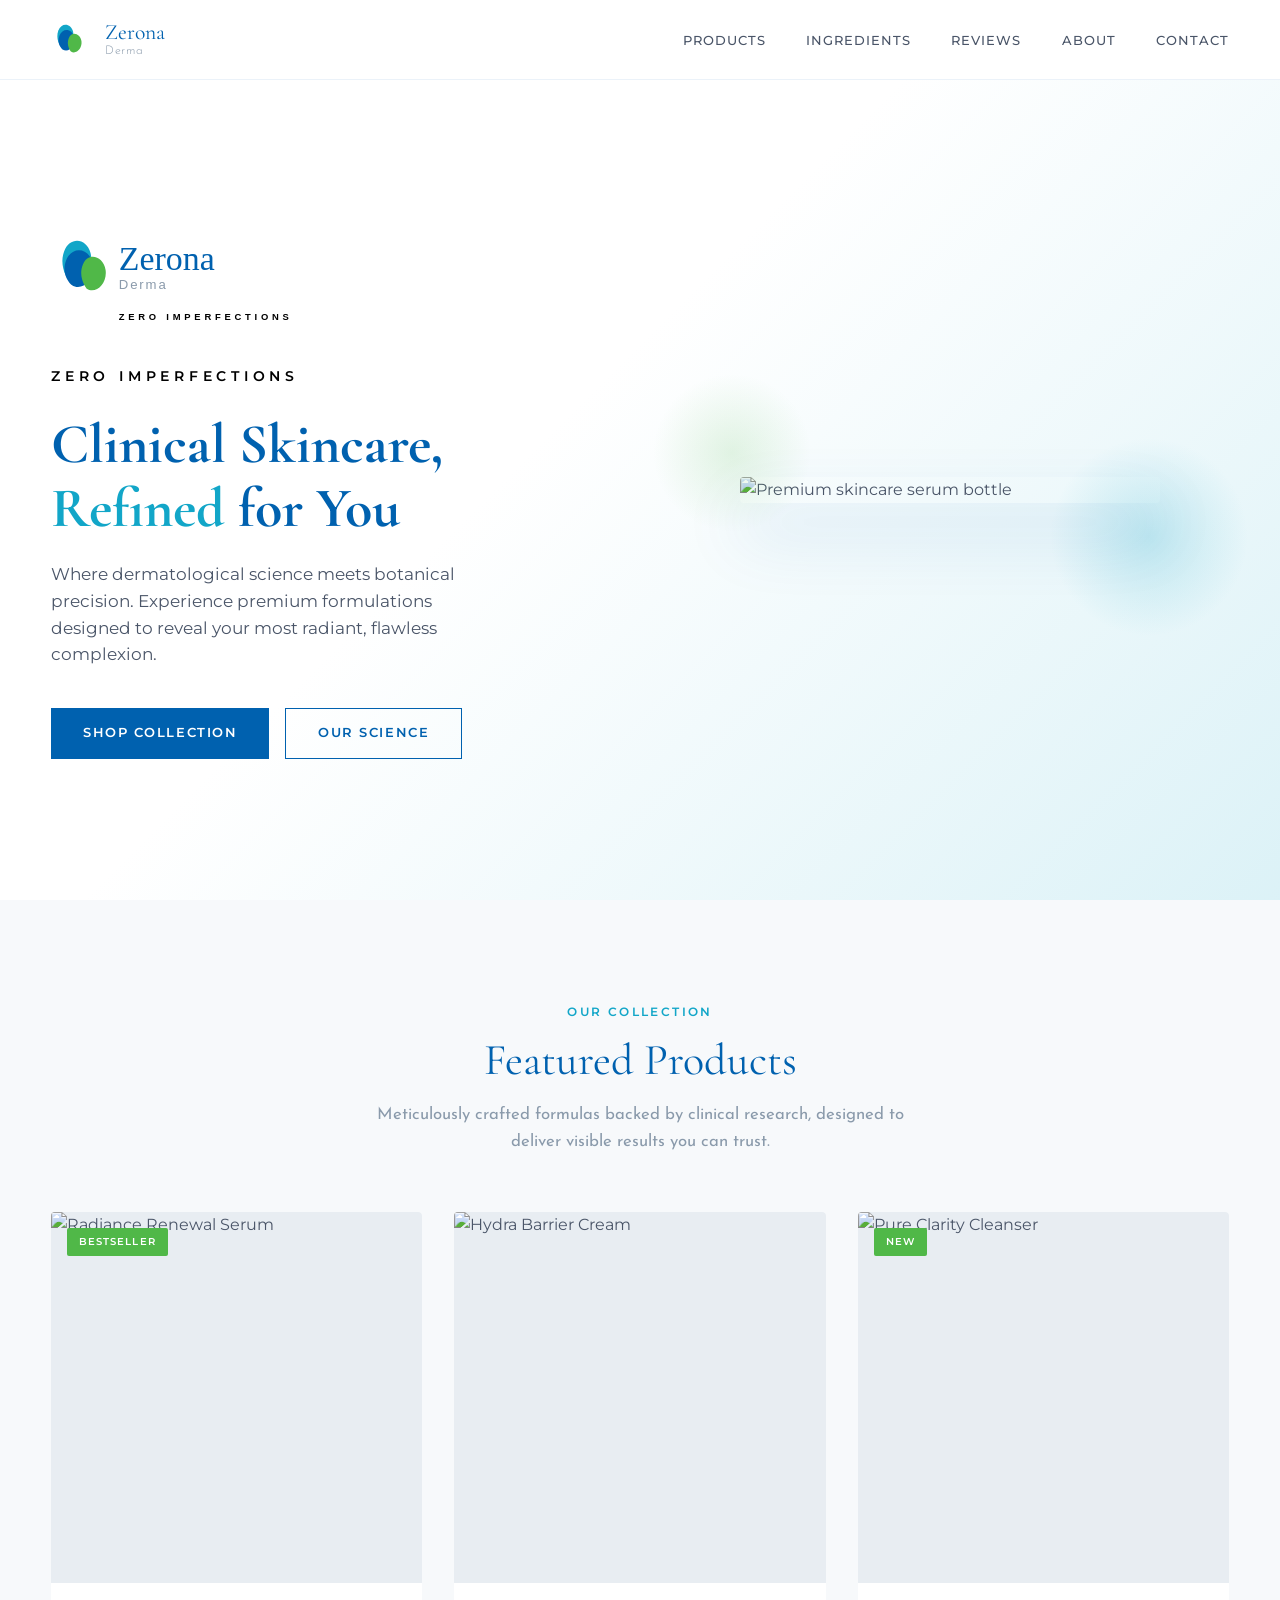
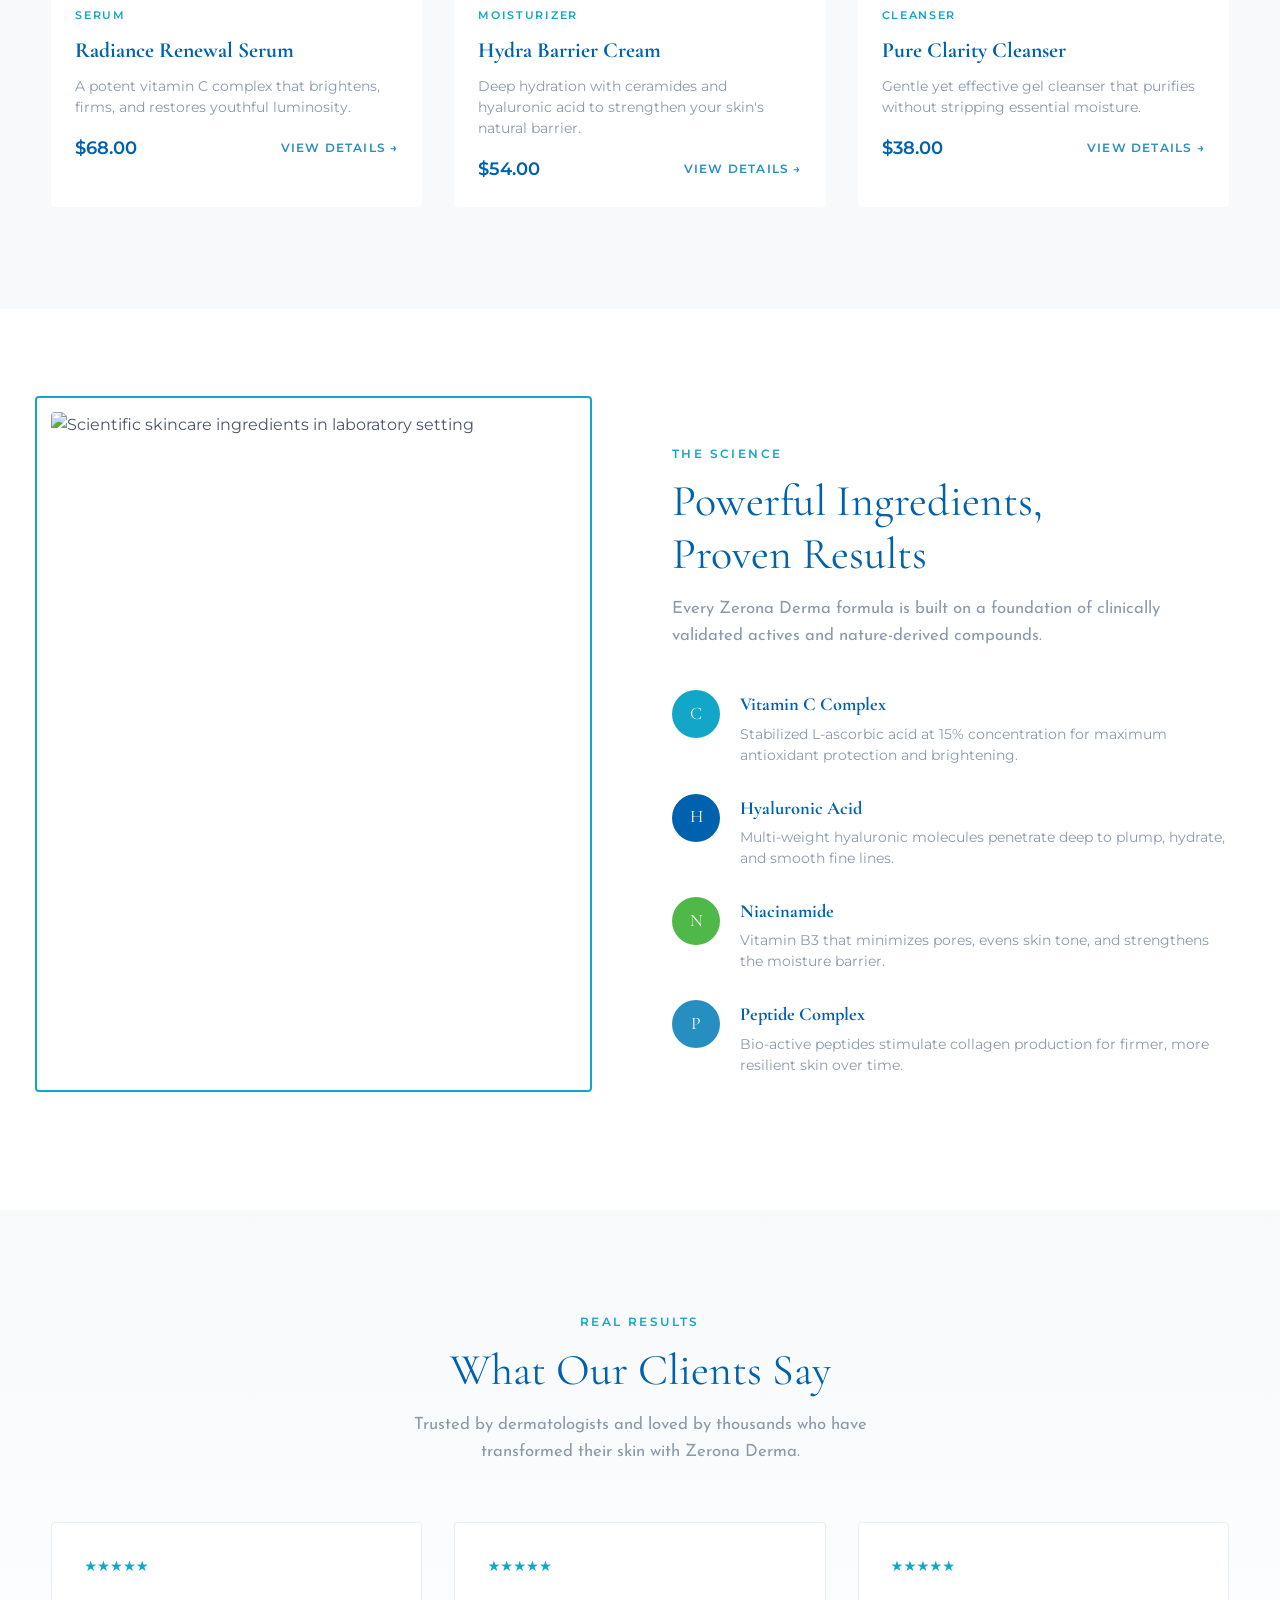
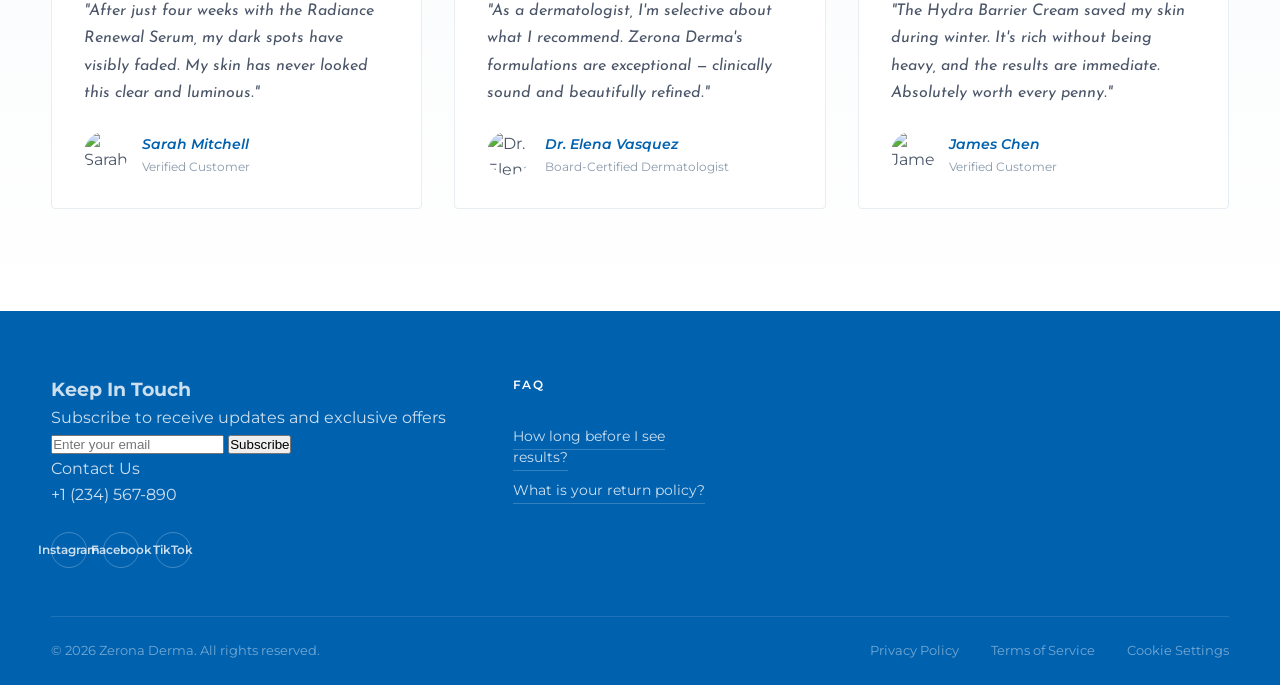
==== commit 55b12cfd: "added FAQ and its links" ====
--- a/index.html
+++ b/index.html
@@ -28,11 +28,11 @@
 
       <nav>
         <ul class="nav-links">
-          <li><a href="#products">Products</a></li>
-          <li><a href="#ingredients">Ingredients</a></li>
-          <li><a href="#testimonials">Reviews</a></li>
-          <li><a href="#about">About</a></li>
-          <li><a href="#contact">Contact</a></li>
+          <li><a href="products.html">Products</a></li>
+          <li><a href="ingredients.html">Ingredients</a></li>
+          <li><a href="reviews.html">Reviews</a></li>
+          <li><a href="about.html">About</a></li>
+          <li><a href="index.html#contact">Contact</a></li>
         </ul>
       </nav>
 
@@ -60,8 +60,8 @@
           Where dermatological science meets botanical precision. Experience premium formulations designed to reveal your most radiant, flawless complexion.
         </p>
         <div class="hero-actions">
-          <a href="#products" class="btn btn-primary">Shop Collection</a>
-          <a href="#ingredients" class="btn btn-outline">Our Science</a>
+          <a href="products.html" class="btn btn-primary">Shop Collection</a>
+          <a href="ingredients.html" class="btn btn-outline">Our Science</a>
         </div>
       </div>
 
@@ -145,7 +145,7 @@
 
         <div class="ingredients-content">
           <p class="section-label">The Science</p>
-          <h2 class="section-title">Powerful Ingredients,<br>Proven Results</h2>
+          <h2 class="section-title"><a href="ingredients.html">Powerful Ingredients,<br>Proven Results</a></h2>
           <p class="section-subtitle">
             Every Zerona Derma formula is built on a foundation of clinically validated actives and nature-derived compounds.
           </p>
@@ -190,7 +190,7 @@
     <div class="container">
       <div class="testimonials-header">
         <p class="section-label">Real Results</p>
-        <h2 class="section-title">What Our Clients Say</h2>
+        <h2 class="section-title"><a href="reviews.html">What Our Clients Say</a></h2>
         <p class="section-subtitle">
           Trusted by dermatologists and loved by thousands who have transformed their skin with Zerona Derma.
         </p>
@@ -267,14 +267,24 @@
             <a href="https://tiktok.com/@zeronaderm" target="_blank" rel="noopener noreferrer" aria-label="TikTok">TikTok</a>
           </div>
         </div>
+
+        <div class="footer-faq">
+          <h4 class="footer-heading">FAQ</h4>
+          <div class="footer-faq-item">
+            <a href="faqs.html">How long before I see results?</a>
+          </div>
+          <div class="footer-faq-item">
+            <a href="faqs.html">What is your return policy?</a>
+          </div>
+        </div>
       </div>
 
       <div class="footer-bottom">
         <p>&copy; 2026 Zerona Derma. All rights reserved.</p>
         <div class="footer-bottom-links">
-          <a href="#">Privacy Policy</a>
-          <a href="#">Terms of Service</a>
-          <a href="#">Cookie Settings</a>
+          <a href="pp.html">Privacy Policy</a>
+          <a href="tos.html">Terms of Service</a>
+          <a href="cs.html">Cookie Settings</a>
         </div>
       </div>
     </div>
--- a/css/styles.css
+++ b/css/styles.css
@@ -747,6 +747,30 @@
   color: var(--cyan);
 }
 
+.footer-faq {
+  display: flex;
+  flex-direction: column;
+  gap: 0.75rem;
+}
+
+.footer-faq-item {
+  font-size: 0.875rem;
+  line-height: 1.5;
+}
+
+.footer-faq-item a {
+  color: rgba(255, 255, 255, 0.8);
+  transition: color var(--transition);
+  text-decoration: none;
+  border-bottom: 1px solid rgba(255, 255, 255, 0.2);
+  padding-bottom: 0.25rem;
+}
+
+.footer-faq-item a:hover {
+  color: var(--cyan);
+  border-bottom-color: var(--cyan);
+}
+
 .footer-social {
   display: flex;
   gap: 1rem;
@@ -831,7 +855,7 @@
   }
 
   .footer-grid {
-    grid-template-columns: 1fr 1fr;
+    grid-template-columns: 2fr 1fr 1fr 1fr 1fr;
   }
 }
 
